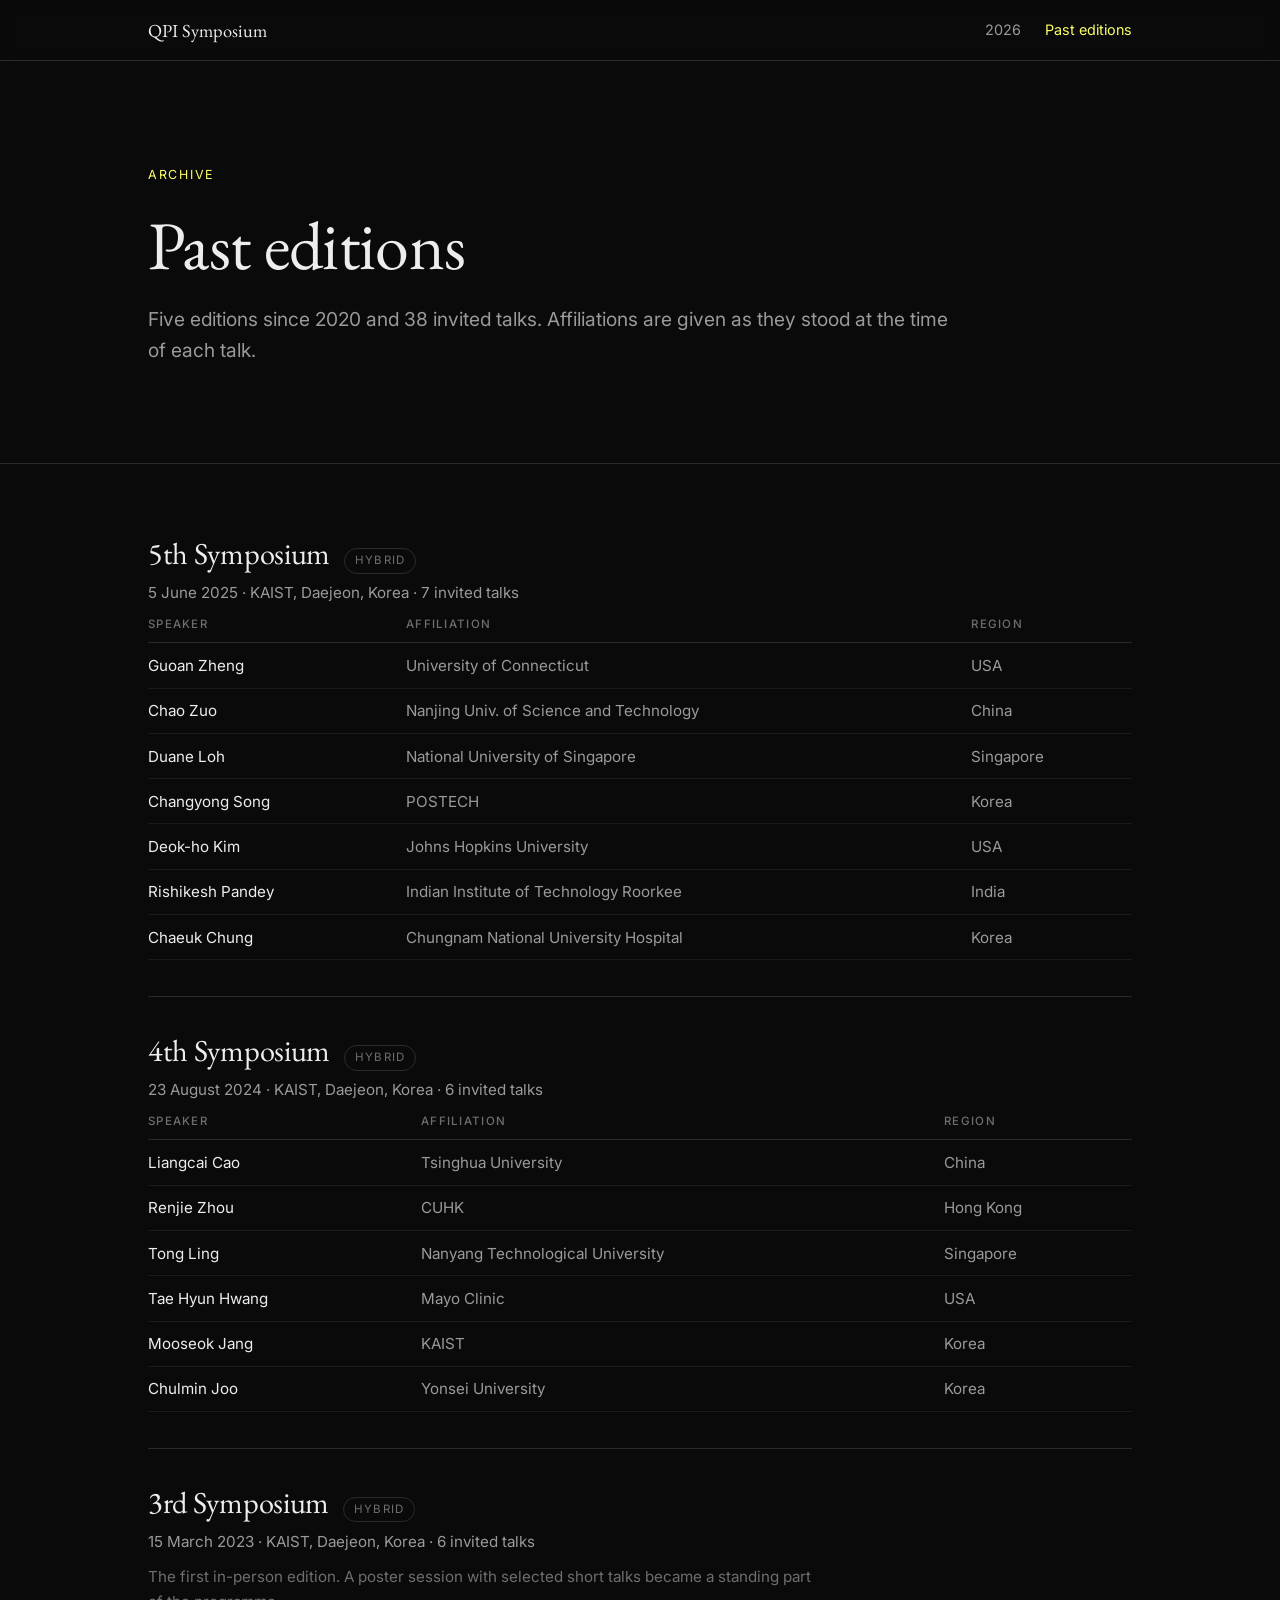
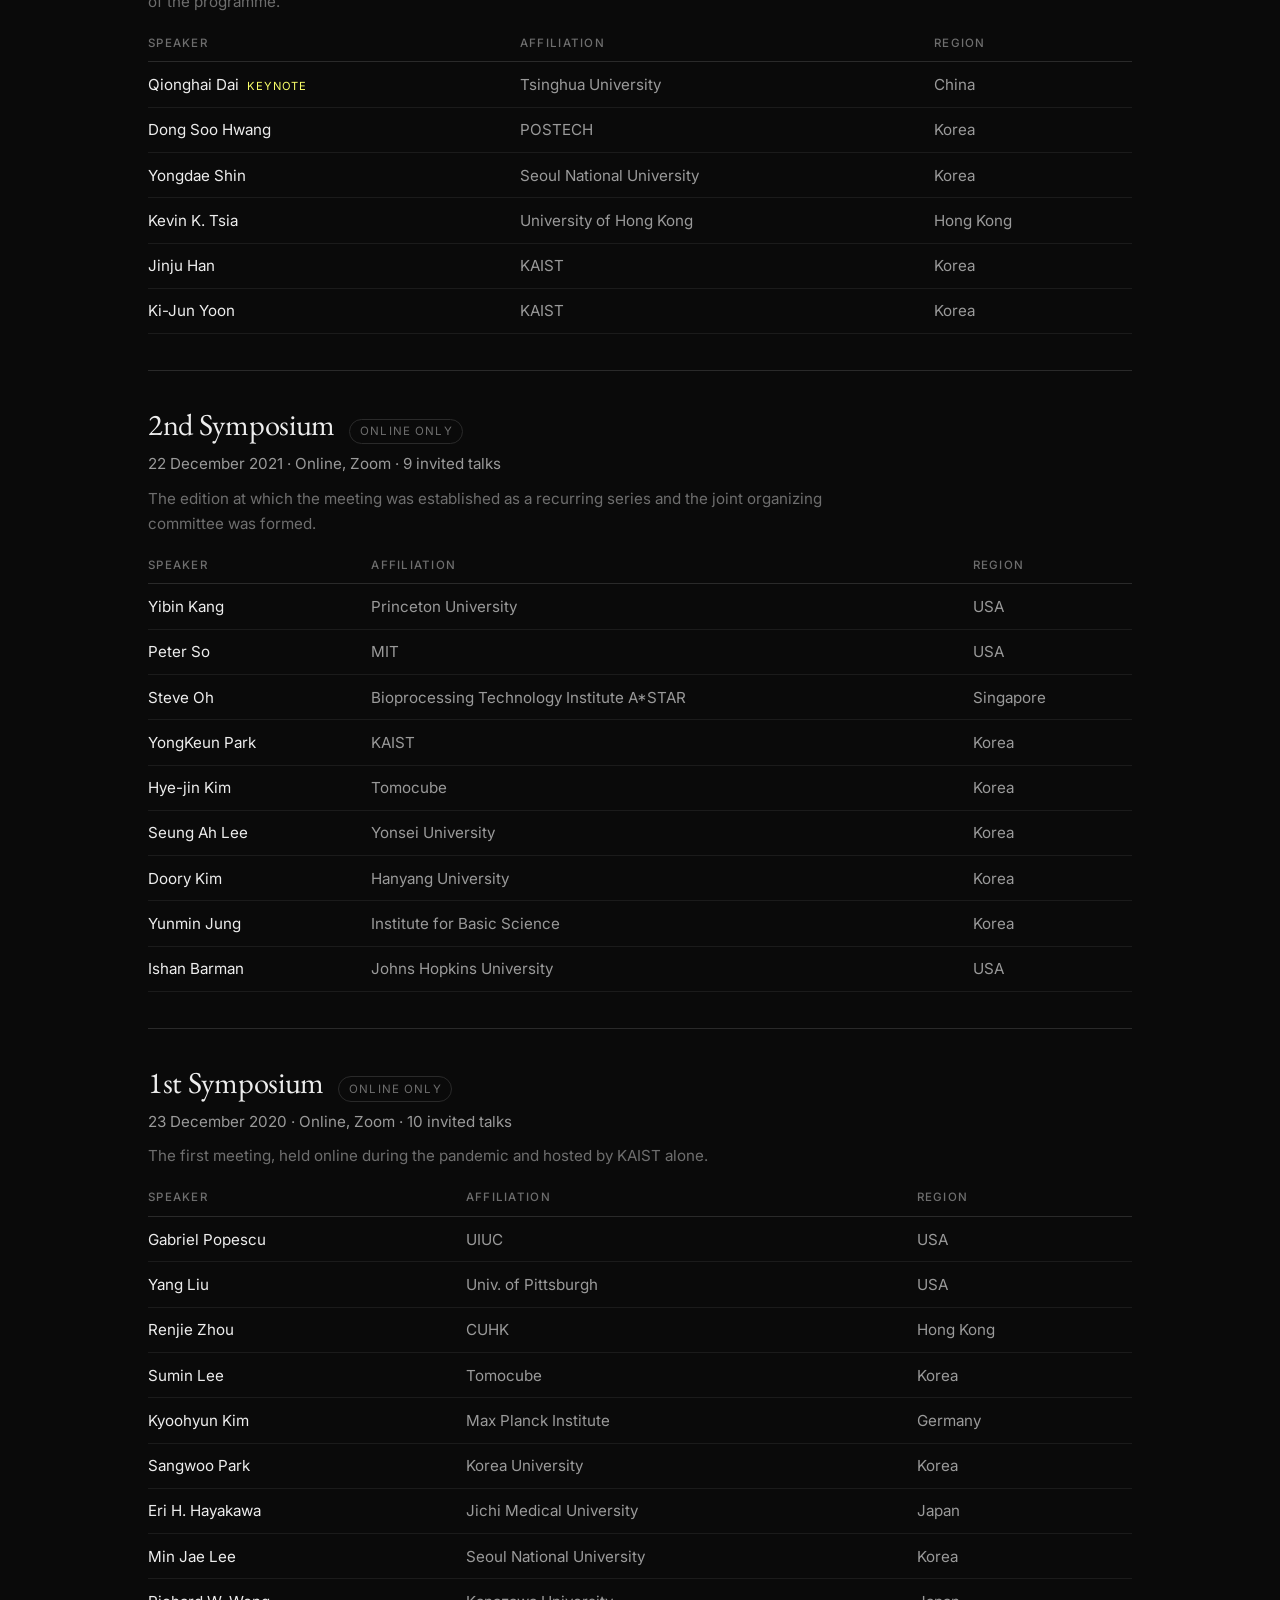
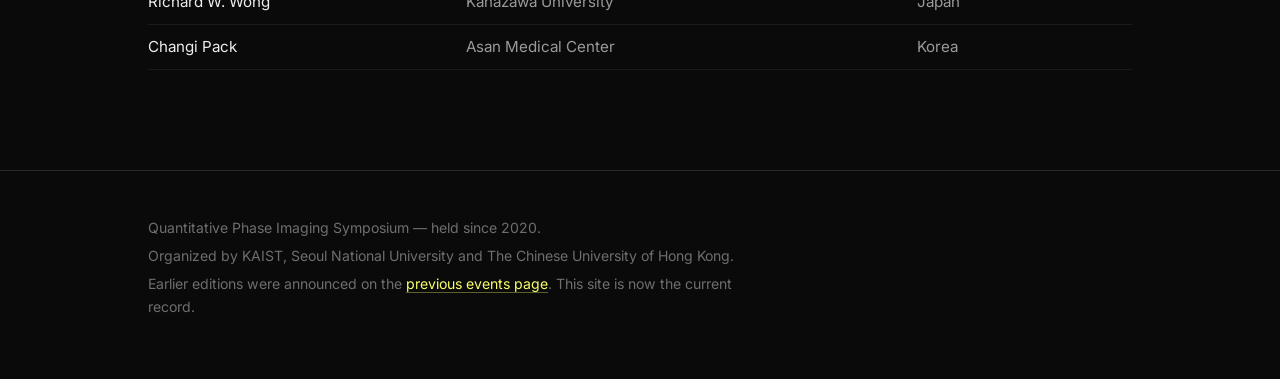
==== past/index.html @ 4b02c0e4 "QPI Symposium site: 2026 landing page and archive of editions 1-5 Static HTML generated from a singl" ====
<!doctype html>
<html lang="en">
<head>
  <meta charset="utf-8">
  <meta name="viewport" content="width=device-width, initial-scale=1">
  <title>Past editions — QPI Symposium</title>
  <meta name="description" content="Programmes and invited speakers from every previous Quantitative Phase Imaging Symposium, from the first online workshop in 2020.">
  <meta property="og:title" content="Past editions — QPI Symposium">
  <meta property="og:description" content="Programmes and invited speakers from every previous Quantitative Phase Imaging Symposium, from the first online workshop in 2020.">
  <meta property="og:type" content="website">
  <link rel="canonical" href="https://bmolkaist.github.io/qpi-symposium/past/">
  <link rel="preconnect" href="https://fonts.googleapis.com">
  <link rel="preconnect" href="https://fonts.gstatic.com" crossorigin>
  <link href="https://fonts.googleapis.com/css2?family=EB+Garamond:wght@400;500&family=Inter:wght@400;500;600&display=swap" rel="stylesheet">
  <link rel="stylesheet" href="../assets/css/style.css">
</head>
<body>

<header class="topbar">
  <div class="wrap">
    <a class="brand" href="../">QPI Symposium</a>
    <nav class="navlinks">
      <a href="../">2026</a>
      <a href="../past/" aria-current="page">Past editions</a>
    </nav>
  </div>
</header>

<div class="hero">
  <div class="wrap">
    <p class="eyebrow">Archive</p>
    <h1>Past editions</h1>
    <p class="lede">Five editions since 2020 and 38 invited talks. Affiliations are given as they stood at the time of each talk.</p>
  </div>
</div>

<section>
  <div class="wrap">
  <article class="edition">
      <div class="edition-head">
        <h2>5th Symposium</h2>
        <span class="badge">Hybrid</span>
      </div>
      <p class="edition-meta">5 June 2025 &middot; KAIST, Daejeon, Korea &middot; 7 invited talks</p>
      <div class="tablewrap">
        <table class="speakers">
          <thead><tr><th>Speaker</th><th>Affiliation</th><th>Region</th></tr></thead>
          <tbody>
          <tr><td>Guoan Zheng</td><td>University of Connecticut</td><td>USA</td></tr>
          <tr><td>Chao Zuo</td><td>Nanjing Univ. of Science and Technology</td><td>China</td></tr>
          <tr><td>Duane Loh</td><td>National University of Singapore</td><td>Singapore</td></tr>
          <tr><td>Changyong Song</td><td>POSTECH</td><td>Korea</td></tr>
          <tr><td>Deok-ho Kim</td><td>Johns Hopkins University</td><td>USA</td></tr>
          <tr><td>Rishikesh Pandey</td><td>Indian Institute of Technology Roorkee</td><td>India</td></tr>
          <tr><td>Chaeuk Chung</td><td>Chungnam National University Hospital</td><td>Korea</td></tr>
          </tbody>
        </table>
      </div>
  </article>
  <article class="edition">
      <div class="edition-head">
        <h2>4th Symposium</h2>
        <span class="badge">Hybrid</span>
      </div>
      <p class="edition-meta">23 August 2024 &middot; KAIST, Daejeon, Korea &middot; 6 invited talks</p>
      <div class="tablewrap">
        <table class="speakers">
          <thead><tr><th>Speaker</th><th>Affiliation</th><th>Region</th></tr></thead>
          <tbody>
          <tr><td>Liangcai Cao</td><td>Tsinghua University</td><td>China</td></tr>
          <tr><td>Renjie Zhou</td><td>CUHK</td><td>Hong Kong</td></tr>
          <tr><td>Tong Ling</td><td>Nanyang Technological University</td><td>Singapore</td></tr>
          <tr><td>Tae Hyun Hwang</td><td>Mayo Clinic</td><td>USA</td></tr>
          <tr><td>Mooseok Jang</td><td>KAIST</td><td>Korea</td></tr>
          <tr><td>Chulmin Joo</td><td>Yonsei University</td><td>Korea</td></tr>
          </tbody>
        </table>
      </div>
  </article>
  <article class="edition">
      <div class="edition-head">
        <h2>3rd Symposium</h2>
        <span class="badge">Hybrid</span>
      </div>
      <p class="edition-meta">15 March 2023 &middot; KAIST, Daejeon, Korea &middot; 6 invited talks</p>
      <p class="edition-note">The first in-person edition. A poster session with selected short talks became a standing part of the programme.</p>
      <div class="tablewrap">
        <table class="speakers">
          <thead><tr><th>Speaker</th><th>Affiliation</th><th>Region</th></tr></thead>
          <tbody>
          <tr><td>Qionghai Dai<span class="kn">Keynote</span></td><td>Tsinghua University</td><td>China</td></tr>
          <tr><td>Dong Soo Hwang</td><td>POSTECH</td><td>Korea</td></tr>
          <tr><td>Yongdae Shin</td><td>Seoul National University</td><td>Korea</td></tr>
          <tr><td>Kevin K. Tsia</td><td>University of Hong Kong</td><td>Hong Kong</td></tr>
          <tr><td>Jinju Han</td><td>KAIST</td><td>Korea</td></tr>
          <tr><td>Ki-Jun Yoon</td><td>KAIST</td><td>Korea</td></tr>
          </tbody>
        </table>
      </div>
  </article>
  <article class="edition">
      <div class="edition-head">
        <h2>2nd Symposium</h2>
        <span class="badge">Online only</span>
      </div>
      <p class="edition-meta">22 December 2021 &middot; Online, Zoom &middot; 9 invited talks</p>
      <p class="edition-note">The edition at which the meeting was established as a recurring series and the joint organizing committee was formed.</p>
      <div class="tablewrap">
        <table class="speakers">
          <thead><tr><th>Speaker</th><th>Affiliation</th><th>Region</th></tr></thead>
          <tbody>
          <tr><td>Yibin Kang</td><td>Princeton University</td><td>USA</td></tr>
          <tr><td>Peter So</td><td>MIT</td><td>USA</td></tr>
          <tr><td>Steve Oh</td><td>Bioprocessing Technology Institute A*STAR</td><td>Singapore</td></tr>
          <tr><td>YongKeun Park</td><td>KAIST</td><td>Korea</td></tr>
          <tr><td>Hye-jin Kim</td><td>Tomocube</td><td>Korea</td></tr>
          <tr><td>Seung Ah Lee</td><td>Yonsei University</td><td>Korea</td></tr>
          <tr><td>Doory Kim</td><td>Hanyang University</td><td>Korea</td></tr>
          <tr><td>Yunmin Jung</td><td>Institute for Basic Science</td><td>Korea</td></tr>
          <tr><td>Ishan Barman</td><td>Johns Hopkins University</td><td>USA</td></tr>
          </tbody>
        </table>
      </div>
  </article>
  <article class="edition">
      <div class="edition-head">
        <h2>1st Symposium</h2>
        <span class="badge">Online only</span>
      </div>
      <p class="edition-meta">23 December 2020 &middot; Online, Zoom &middot; 10 invited talks</p>
      <p class="edition-note">The first meeting, held online during the pandemic and hosted by KAIST alone.</p>
      <div class="tablewrap">
        <table class="speakers">
          <thead><tr><th>Speaker</th><th>Affiliation</th><th>Region</th></tr></thead>
          <tbody>
          <tr><td>Gabriel Popescu</td><td>UIUC</td><td>USA</td></tr>
          <tr><td>Yang Liu</td><td>Univ. of Pittsburgh</td><td>USA</td></tr>
          <tr><td>Renjie Zhou</td><td>CUHK</td><td>Hong Kong</td></tr>
          <tr><td>Sumin Lee</td><td>Tomocube</td><td>Korea</td></tr>
          <tr><td>Kyoohyun Kim</td><td>Max Planck Institute</td><td>Germany</td></tr>
          <tr><td>Sangwoo Park</td><td>Korea University</td><td>Korea</td></tr>
          <tr><td>Eri H. Hayakawa</td><td>Jichi Medical University</td><td>Japan</td></tr>
          <tr><td>Min Jae Lee</td><td>Seoul National University</td><td>Korea</td></tr>
          <tr><td>Richard W. Wong</td><td>Kanazawa University</td><td>Japan</td></tr>
          <tr><td>Changi Pack</td><td>Asan Medical Center</td><td>Korea</td></tr>
          </tbody>
        </table>
      </div>
  </article>
  </div>
</section>

<footer>
  <div class="wrap">
    <p>Quantitative Phase Imaging Symposium — held since 2020.</p>
    <p>Organized by KAIST, Seoul National University and The Chinese University of Hong Kong.</p>
    <p>Earlier editions were announced on the <a href="https://bmokaist.wordpress.com/webinar/">previous events page</a>. This site is now the current record.</p>
  </div>
</footer>
</body>
</html>
---- assets/css/style.css ----
/* QPI Symposium — shared styles
   Visual language follows the BMOL lab site: dark canvas, electric-yellow
   accent, EB Garamond display over Inter body. Deliberately standalone —
   this site does not depend on the lab site's theme or build. */

:root {
  --bg: #0a0a0a;
  --bg-raised: #141414;
  --bg-hover: #1c1c1c;
  --rule: #2a2a2a;
  --text: #ededed;
  --text-dim: #9a9a9a;
  --text-faint: #6e6e6e;
  --accent: #faff69;
  --accent-ink: #0a0a0a;
  --serif: "EB Garamond", "Hoefler Text", Georgia, serif;
  --sans: "Inter", -apple-system, BlinkMacSystemFont, "Segoe UI", sans-serif;
  --measure: 68ch;
  --pad: clamp(1.25rem, 4vw, 3rem);
}

*,
*::before,
*::after {
  box-sizing: border-box;
}

html {
  -webkit-text-size-adjust: 100%;
}

body {
  margin: 0;
  background: var(--bg);
  color: var(--text);
  font-family: var(--sans);
  font-size: 17px;
  line-height: 1.65;
  -webkit-font-smoothing: antialiased;
}

a {
  color: var(--accent);
  text-decoration: none;
  border-bottom: 1px solid rgba(250, 255, 105, 0.35);
}

a:hover {
  border-bottom-color: var(--accent);
}

h1,
h2,
h3 {
  font-family: var(--serif);
  font-weight: 400;
  line-height: 1.15;
  letter-spacing: -0.01em;
  margin: 0;
}

.wrap {
  max-width: 1080px;
  margin: 0 auto;
  padding: 0 var(--pad);
}

/* ---------- top bar ---------- */

.topbar {
  border-bottom: 1px solid var(--rule);
  position: sticky;
  top: 0;
  background: rgba(10, 10, 10, 0.9);
  backdrop-filter: blur(8px);
  z-index: 10;
}

.topbar .wrap {
  display: flex;
  align-items: center;
  justify-content: space-between;
  gap: 1rem;
  min-height: 60px;
  flex-wrap: wrap;
}

.brand {
  font-family: var(--serif);
  font-size: 1.15rem;
  color: var(--text);
  border: 0;
  white-space: nowrap;
}

.navlinks {
  display: flex;
  gap: 1.5rem;
  font-size: 0.9rem;
}

.navlinks a {
  color: var(--text-dim);
  border: 0;
}

.navlinks a:hover,
.navlinks a[aria-current="page"] {
  color: var(--accent);
}

/* ---------- hero ---------- */

.hero {
  padding: clamp(3rem, 9vw, 6.5rem) 0 clamp(2.5rem, 6vw, 4rem);
  border-bottom: 1px solid var(--rule);
}

.eyebrow {
  font-size: 0.78rem;
  letter-spacing: 0.14em;
  text-transform: uppercase;
  color: var(--accent);
  margin: 0 0 1.25rem;
}

.hero h1 {
  font-size: clamp(2.4rem, 6.5vw, 4.25rem);
  margin-bottom: 1.25rem;
}

.hero .lede {
  font-size: clamp(1.05rem, 2vw, 1.2rem);
  color: var(--text-dim);
  max-width: var(--measure);
  margin: 0 0 2rem;
}

.facts {
  display: grid;
  grid-template-columns: repeat(auto-fit, minmax(180px, 1fr));
  gap: 1.5rem 2rem;
  margin: 0 0 2.25rem;
  padding: 0;
  list-style: none;
}

.facts dt,
.facts .k {
  font-size: 0.74rem;
  letter-spacing: 0.12em;
  text-transform: uppercase;
  color: var(--text-faint);
  margin-bottom: 0.3rem;
}

.facts .v {
  font-size: 1.02rem;
  color: var(--text);
}

.btn {
  display: inline-block;
  background: var(--accent);
  color: var(--accent-ink);
  font-weight: 600;
  font-size: 0.95rem;
  padding: 0.7rem 1.5rem;
  border: 0;
  border-radius: 2px;
}

.btn:hover {
  filter: brightness(1.08);
  border: 0;
}

.btn.ghost {
  background: transparent;
  color: var(--text);
  box-shadow: inset 0 0 0 1px var(--rule);
}

.btn.ghost:hover {
  box-shadow: inset 0 0 0 1px var(--accent);
  color: var(--accent);
}

.btnrow {
  display: flex;
  gap: 0.75rem;
  flex-wrap: wrap;
}

/* ---------- sections ---------- */

section {
  padding: clamp(2.5rem, 6vw, 4rem) 0;
  border-bottom: 1px solid var(--rule);
}

section:last-of-type {
  border-bottom: 0;
}

section h2 {
  font-size: clamp(1.6rem, 3.4vw, 2.2rem);
  margin-bottom: 1.5rem;
}

section p {
  max-width: var(--measure);
  color: var(--text-dim);
}

section p strong {
  color: var(--text);
  font-weight: 600;
}

/* ---------- schedule ---------- */

.schedule {
  list-style: none;
  margin: 1.5rem 0 0;
  padding: 0;
}

.schedule li {
  display: grid;
  grid-template-columns: minmax(160px, 220px) 1fr;
  gap: 1rem 1.75rem;
  padding: 1rem 0;
  border-top: 1px solid var(--rule);
}

.schedule .day {
  color: var(--accent);
  font-size: 0.95rem;
}

.schedule .what {
  color: var(--text-dim);
}

/* ---------- people ---------- */

.people {
  display: grid;
  grid-template-columns: repeat(auto-fit, minmax(240px, 1fr));
  gap: 1px;
  background: var(--rule);
  border: 1px solid var(--rule);
  margin-top: 1.5rem;
}

.person {
  background: var(--bg-raised);
  padding: 1.4rem;
}

.person .n {
  font-family: var(--serif);
  font-size: 1.2rem;
}

.person .a {
  color: var(--text-dim);
  font-size: 0.92rem;
  margin-top: 0.35rem;
}

.person .r {
  color: var(--text-faint);
  font-size: 0.78rem;
  letter-spacing: 0.1em;
  text-transform: uppercase;
  margin-top: 0.6rem;
}

/* ---------- notice ---------- */

.notice {
  background: var(--bg-raised);
  border-left: 2px solid var(--accent);
  padding: 1.1rem 1.4rem;
  margin: 1.5rem 0 0;
  max-width: var(--measure);
  color: var(--text-dim);
}

/* ---------- archive ---------- */

.edition {
  border-top: 1px solid var(--rule);
  padding: 2.25rem 0;
}

.edition:first-of-type {
  border-top: 0;
  padding-top: 0.5rem;
}

.edition-head {
  display: flex;
  align-items: baseline;
  gap: 0.9rem;
  flex-wrap: wrap;
  margin-bottom: 0.4rem;
}

.edition-head h2 {
  font-size: clamp(1.4rem, 3vw, 1.9rem);
  margin: 0;
}

.badge {
  font-size: 0.72rem;
  letter-spacing: 0.1em;
  text-transform: uppercase;
  color: var(--text-faint);
  border: 1px solid var(--rule);
  border-radius: 999px;
  padding: 0.15rem 0.6rem;
}

.edition-meta {
  color: var(--text-dim);
  font-size: 0.95rem;
  margin: 0 0 0.6rem;
}

.edition-note {
  color: var(--text-faint);
  font-size: 0.95rem;
  max-width: var(--measure);
  margin: 0 0 1.25rem;
}

table.speakers {
  width: 100%;
  border-collapse: collapse;
  font-size: 0.95rem;
}

table.speakers th {
  text-align: left;
  font-family: var(--sans);
  font-weight: 500;
  font-size: 0.72rem;
  letter-spacing: 0.11em;
  text-transform: uppercase;
  color: var(--text-faint);
  padding: 0 0.9rem 0.55rem 0;
  border-bottom: 1px solid var(--rule);
}

table.speakers td {
  padding: 0.6rem 0.9rem 0.6rem 0;
  border-bottom: 1px solid rgba(42, 42, 42, 0.55);
  vertical-align: top;
}

table.speakers td:first-child {
  color: var(--text);
  white-space: nowrap;
}

table.speakers td:nth-child(2),
table.speakers td:nth-child(3) {
  color: var(--text-dim);
}

.kn {
  color: var(--accent);
  font-size: 0.7rem;
  letter-spacing: 0.08em;
  text-transform: uppercase;
  margin-left: 0.5rem;
}

.tablewrap {
  overflow-x: auto;
}

/* ---------- footer ---------- */

footer {
  border-top: 1px solid var(--rule);
  padding: 2.5rem 0 3.5rem;
  color: var(--text-faint);
  font-size: 0.88rem;
}

footer p {
  margin: 0.3rem 0;
  max-width: var(--measure);
}

@media (max-width: 620px) {
  .schedule li {
    grid-template-columns: 1fr;
    gap: 0.3rem;
  }
}
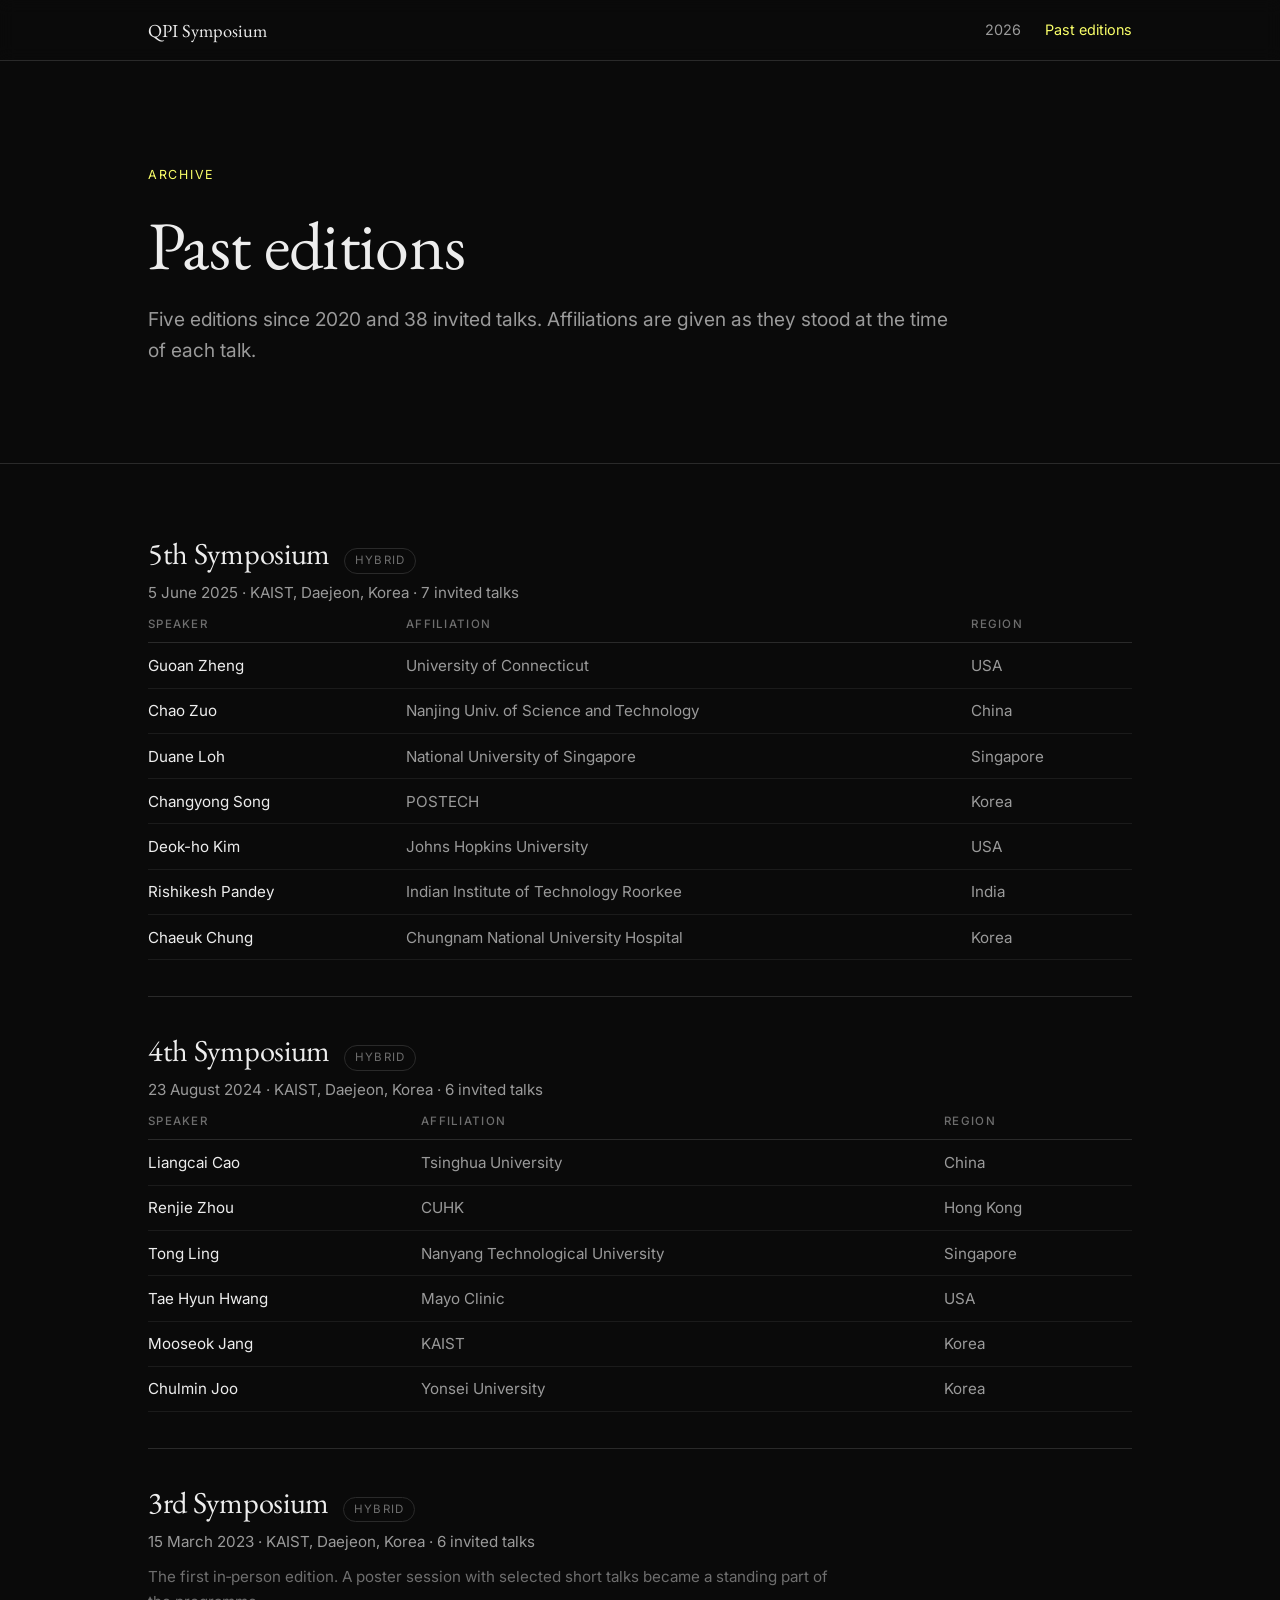
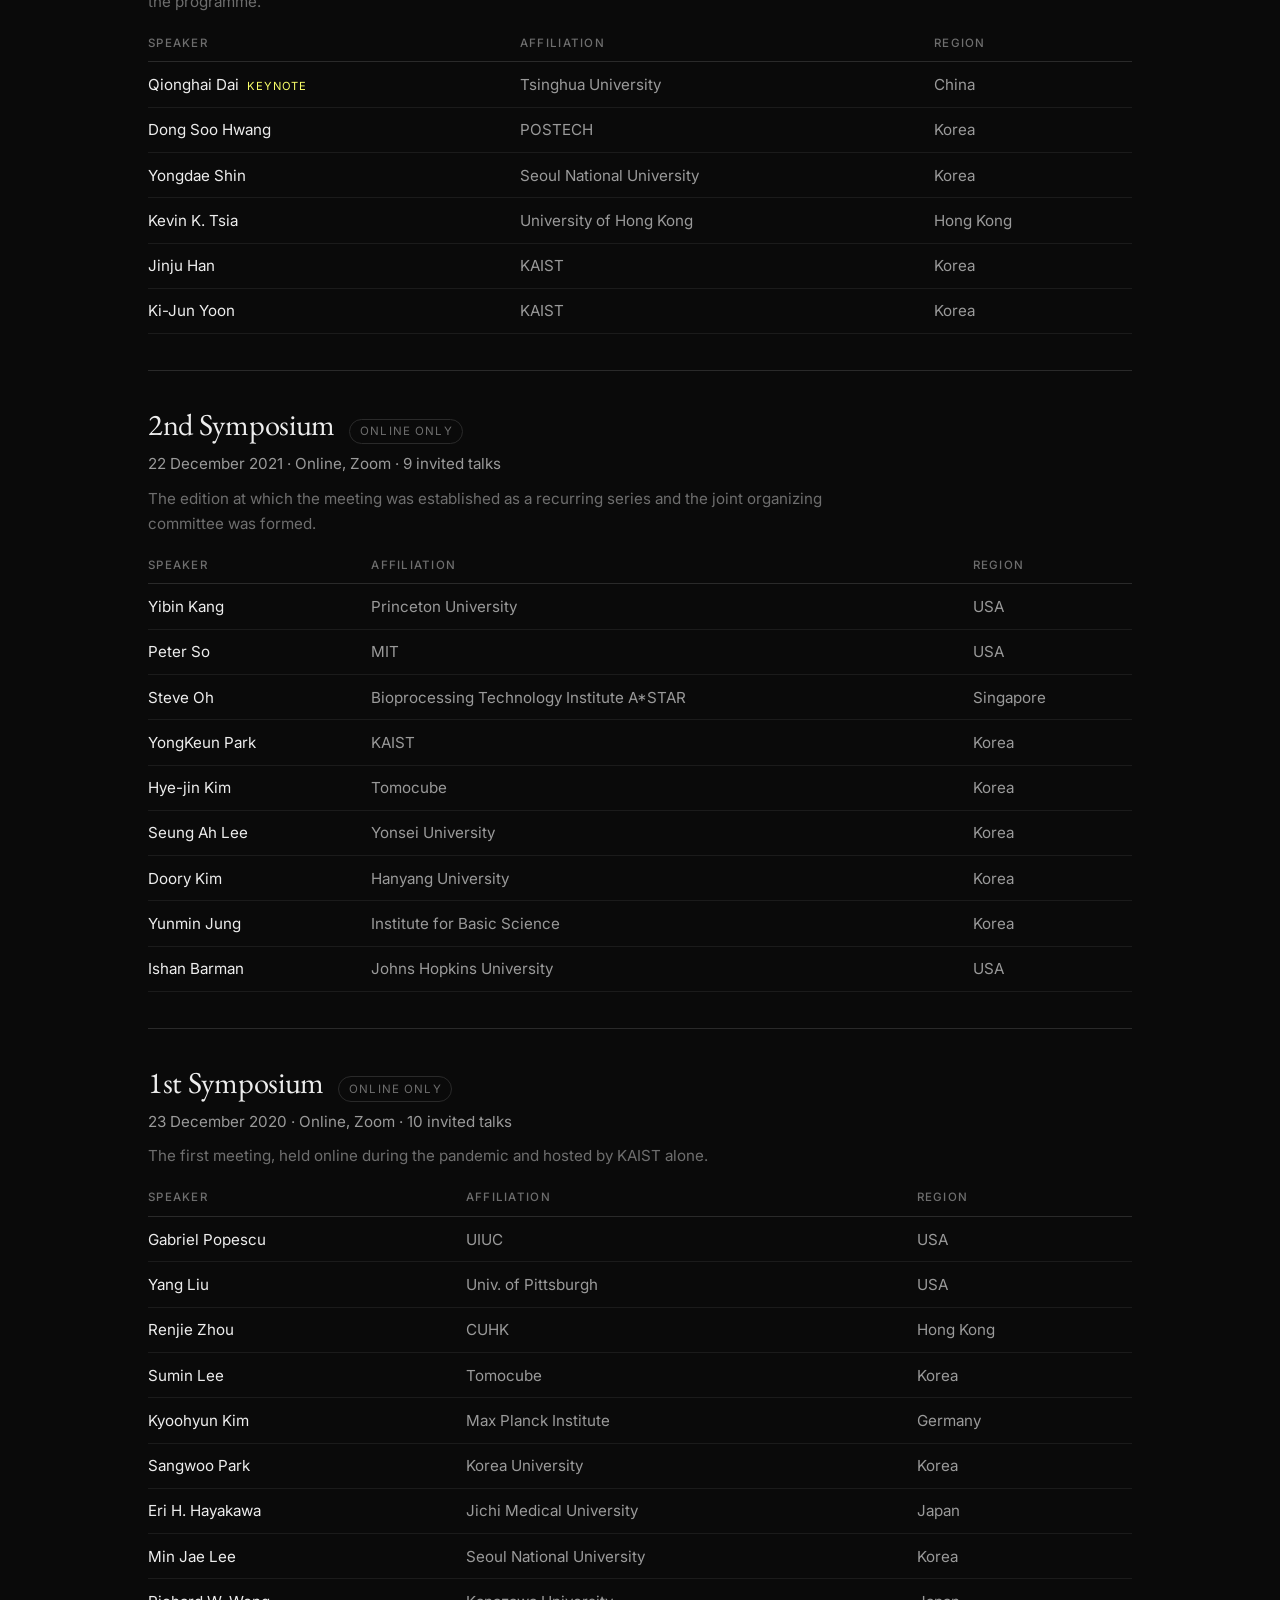
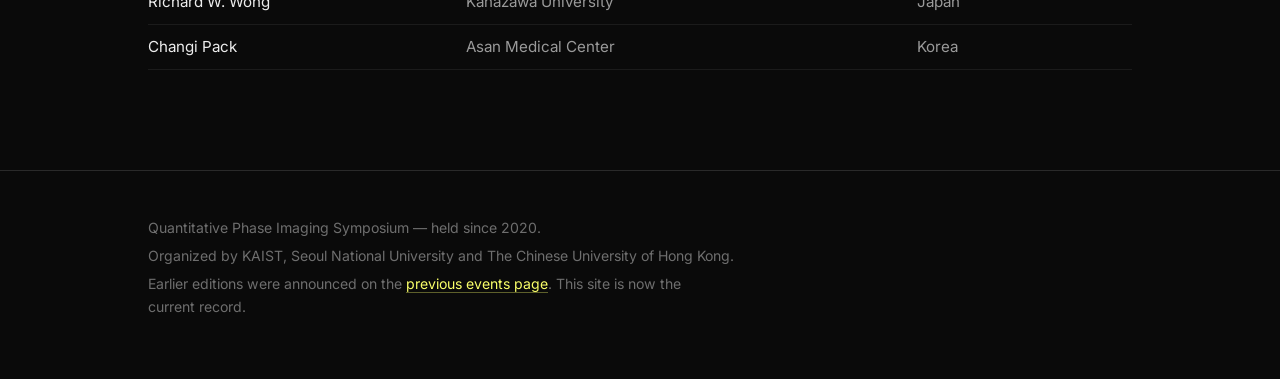
==== commit 1cfaa051: "Stop hyphenated compounds breaking across lines The lede was ending a line on 'three-' with 'dimensi" ====
--- a/past/index.html
+++ b/past/index.html
@@ -83,7 +83,7 @@
         <span class="badge">Hybrid</span>
       </div>
       <p class="edition-meta">15 March 2023 &middot; KAIST, Daejeon, Korea &middot; 6 invited talks</p>
-      <p class="edition-note">The first in-person edition. A poster session with selected short talks became a standing part of the programme.</p>
+      <p class="edition-note">The first in&#8209;person edition. A poster session with selected short talks became a standing part of the programme.</p>
       <div class="tablewrap">
         <table class="speakers">
           <thead><tr><th>Speaker</th><th>Affiliation</th><th>Region</th></tr></thead>
--- a/assets/css/style.css
+++ b/assets/css/style.css
@@ -57,6 +57,14 @@
   line-height: 1.15;
   letter-spacing: -0.01em;
   margin: 0;
+  /* Let the browser choose the break points and even out the lines. Never
+     hard-code them with &nbsp; or <br> — the right break depends on the
+     viewport, which we do not know. */
+  text-wrap: balance;
+}
+
+p {
+  text-wrap: pretty;
 }
 
 .wrap {
@@ -259,6 +267,27 @@
   padding: 1.4rem;
 }
 
+.face {
+  width: 84px;
+  height: 84px;
+  border-radius: 50%;
+  object-fit: cover;
+  display: block;
+  margin-bottom: 1rem;
+  filter: grayscale(0.15);
+}
+
+.face.placeholder {
+  display: flex;
+  align-items: center;
+  justify-content: center;
+  background: var(--bg-hover);
+  color: var(--text-faint);
+  font-family: var(--serif);
+  font-size: 1.5rem;
+  letter-spacing: 0.05em;
+}
+
 .person .n {
   font-family: var(--serif);
   font-size: 1.2rem;
@@ -403,3 +432,81 @@
     gap: 0.3rem;
   }
 }
+
+/* ---------- imagery ----------
+   Photographs sit on a black canvas, so each one is wrapped in a figure that
+   fades its edges into the background rather than ending on a hard line.
+   Credits are required for the CC BY-SA images and are part of the markup. */
+
+.shot {
+  margin: 2rem 0 0;
+  position: relative;
+}
+
+.shot img {
+  display: block;
+  width: 100%;
+  height: auto;
+  border-radius: 2px;
+}
+
+.shot::after {
+  content: "";
+  position: absolute;
+  inset: 0;
+  pointer-events: none;
+  border-radius: 2px;
+  box-shadow: inset 0 0 60px 12px rgba(10, 10, 10, 0.55);
+}
+
+.shot figcaption {
+  margin-top: 0.6rem;
+  font-size: 0.76rem;
+  color: var(--text-faint);
+  letter-spacing: 0.02em;
+}
+
+.shot figcaption a {
+  color: var(--text-faint);
+  border-bottom-color: rgba(154, 154, 154, 0.3);
+}
+
+.shot figcaption a:hover {
+  color: var(--text-dim);
+}
+
+/* Full-bleed band under the hero */
+.band {
+  position: relative;
+  line-height: 0;
+  border-bottom: 1px solid var(--rule);
+}
+
+.band img {
+  width: 100%;
+  height: clamp(180px, 26vw, 340px);
+  object-fit: cover;
+  display: block;
+}
+
+.band::after {
+  content: "";
+  position: absolute;
+  inset: 0;
+  pointer-events: none;
+  background: linear-gradient(
+    to bottom,
+    rgba(10, 10, 10, 0.75) 0%,
+    rgba(10, 10, 10, 0.15) 45%,
+    rgba(10, 10, 10, 0.6) 100%
+  );
+}
+
+.band .credit {
+  position: absolute;
+  right: var(--pad);
+  bottom: 0.5rem;
+  font-size: 0.7rem;
+  line-height: 1.4;
+  color: rgba(237, 237, 237, 0.45);
+}
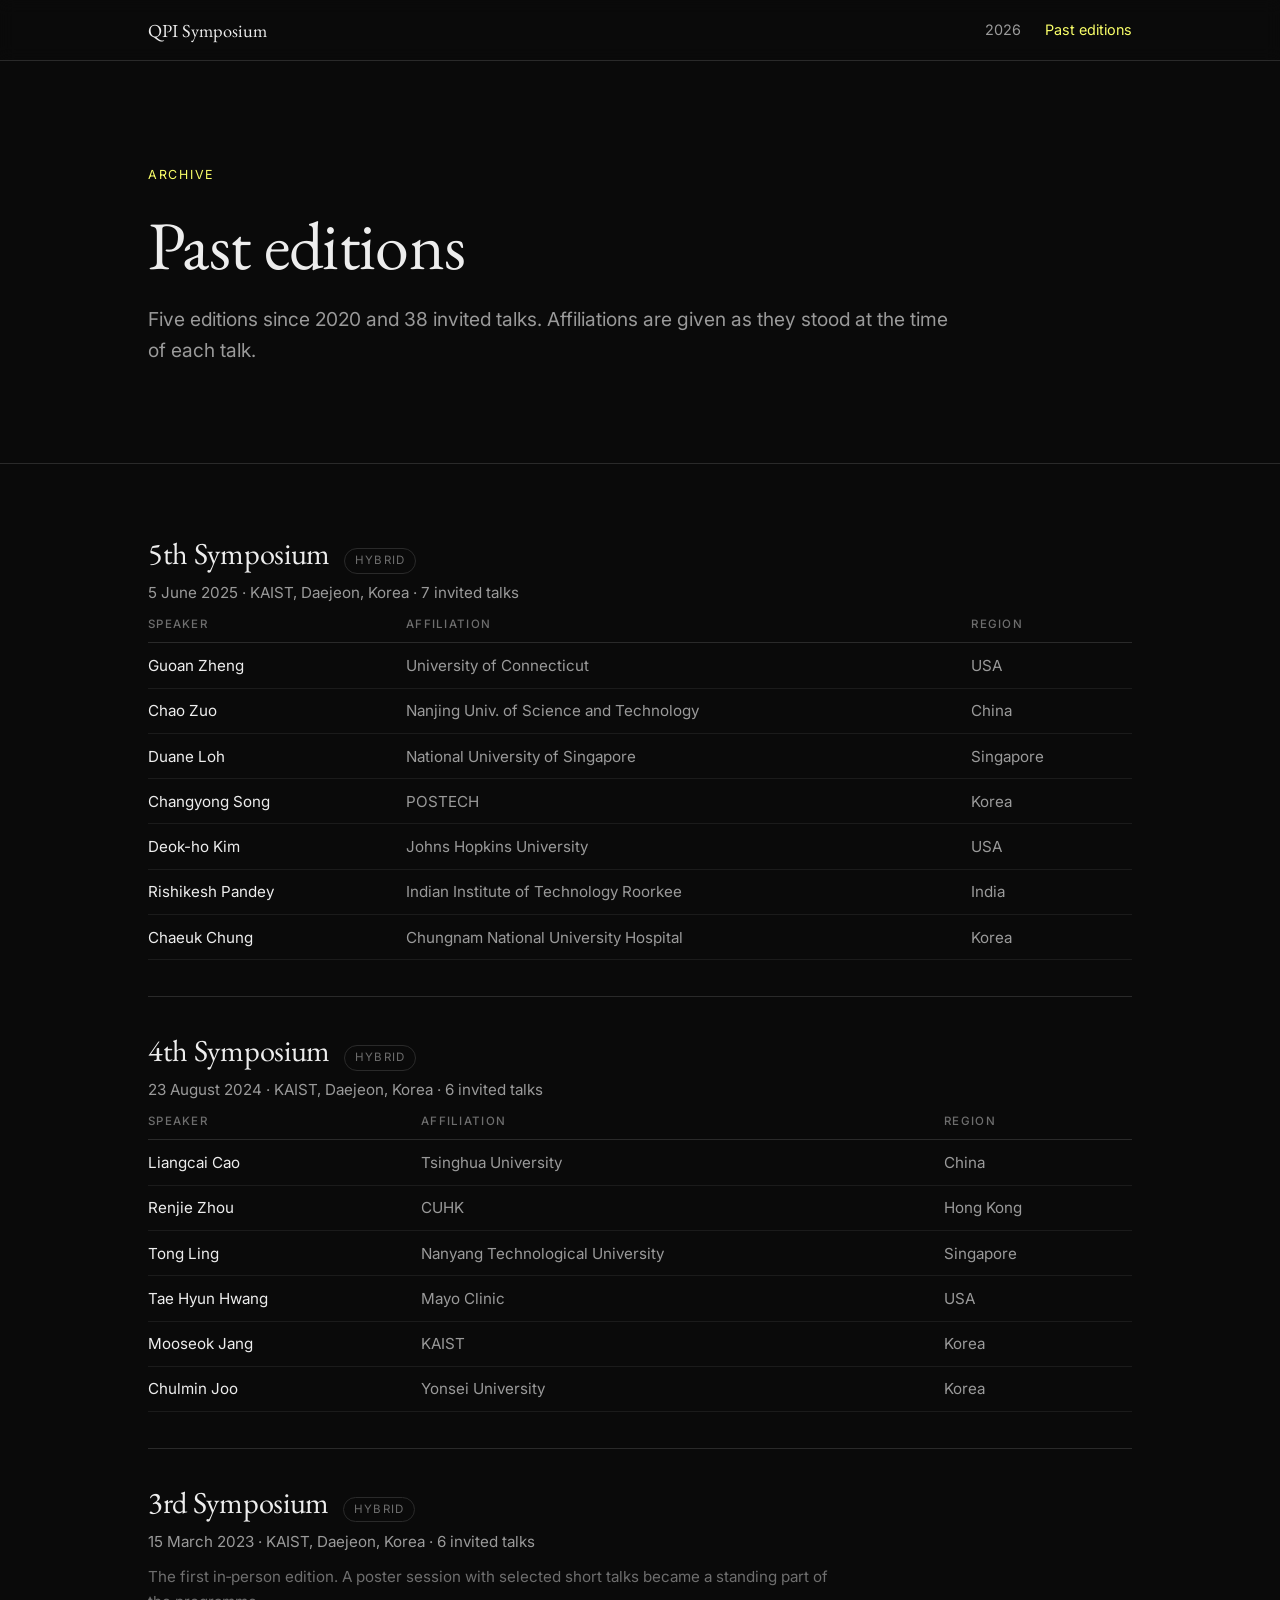
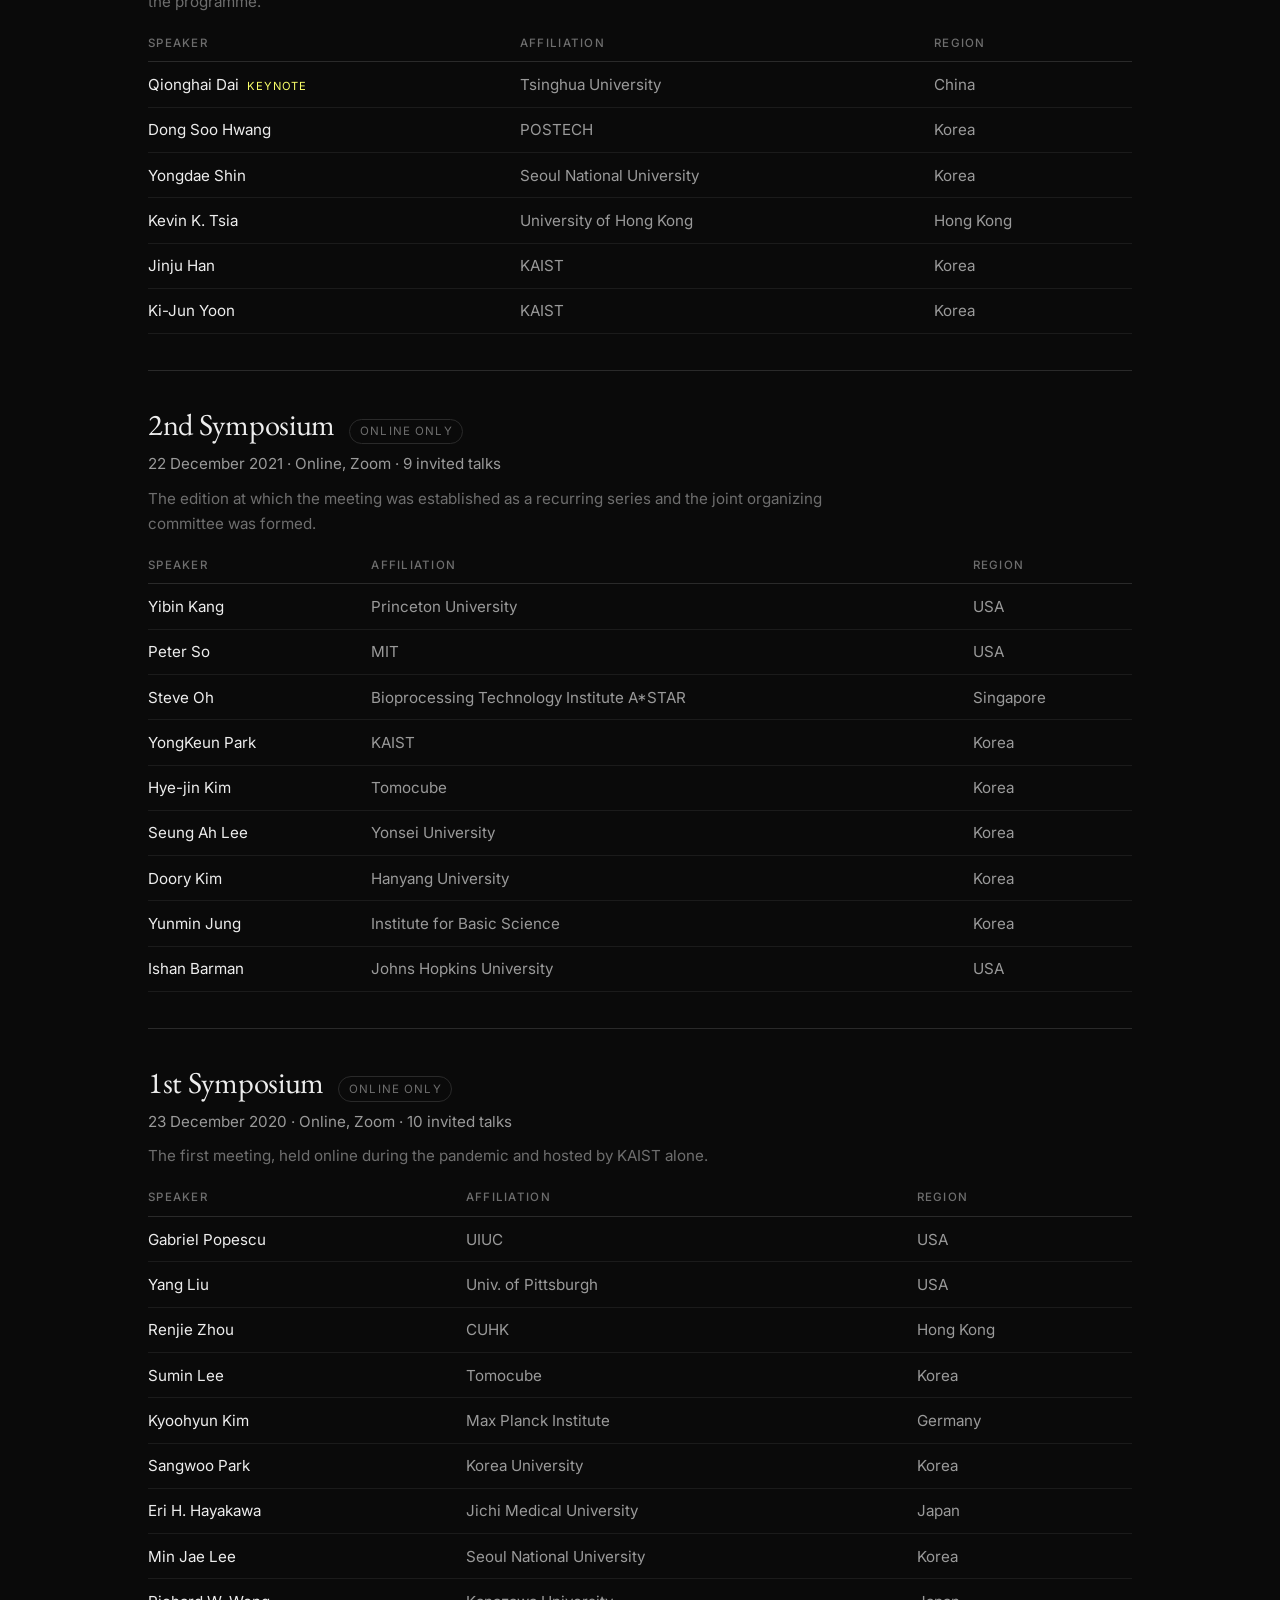
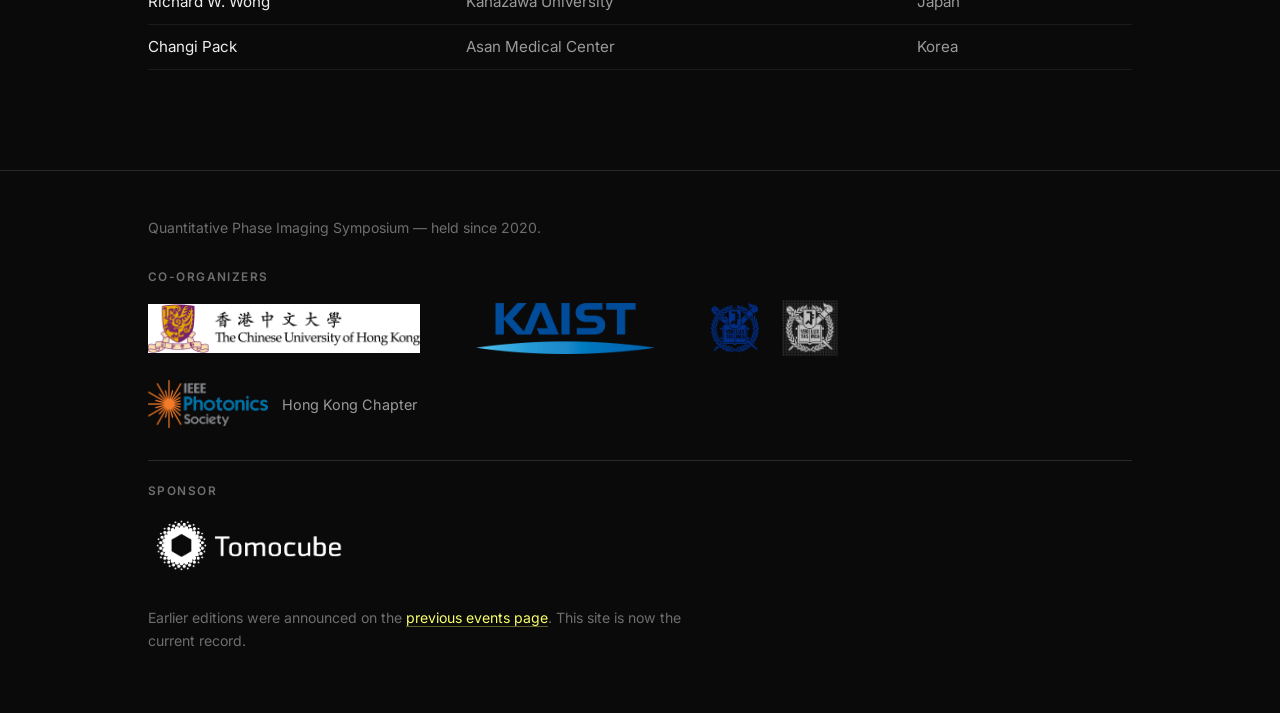
==== commit a7b5612a: "Add co-organizer and sponsor logos" ====
--- a/past/index.html
+++ b/past/index.html
@@ -153,7 +153,34 @@
 <footer>
   <div class="wrap">
     <p>Quantitative Phase Imaging Symposium — held since 2020.</p>
-    <p>Organized by KAIST, Seoul National University and The Chinese University of Hong Kong.</p>
+    <div class="footer-partners">
+      <h2>Co-organizers</h2>
+      <div class="partner-logos university-logos">
+        <a class="partner-logo" href="https://www.cuhk.edu.hk/english/" aria-label="The Chinese University of Hong Kong">
+          <img src="../assets/img/partners/cuhk.png" alt="The Chinese University of Hong Kong">
+        </a>
+        <a class="partner-logo" href="https://www.kaist.ac.kr/en/" aria-label="KAIST">
+          <img src="../assets/img/partners/kaist.png" alt="KAIST">
+        </a>
+        <a class="partner-logo" href="https://en.snu.ac.kr/" aria-label="Seoul National University">
+          <img src="../assets/img/partners/snu.png" alt="Seoul National University">
+        </a>
+      </div>
+      <div class="partner-logos chapter-logo">
+        <a class="partner-logo" href="https://ieee.org/" aria-label="IEEE Photonics Society">
+          <img src="../assets/img/partners/ieee-photonics-society.png" alt="IEEE Photonics Society">
+        </a>
+        <span class="partner-name">Hong Kong Chapter</span>
+      </div>
+    </div>
+    <div class="footer-partners sponsor-partners">
+      <h2>Sponsor</h2>
+      <div class="partner-logos sponsor-logo">
+        <a class="partner-logo" href="https://www.tomocube.com/" aria-label="Tomocube">
+          <img src="../assets/img/partners/tomocube.png" alt="Tomocube">
+        </a>
+      </div>
+    </div>
     <p>Earlier editions were announced on the <a href="https://bmokaist.wordpress.com/webinar/">previous events page</a>. This site is now the current record.</p>
   </div>
 </footer>
--- a/assets/css/style.css
+++ b/assets/css/style.css
@@ -57,9 +57,11 @@
   line-height: 1.15;
   letter-spacing: -0.01em;
   margin: 0;
-  /* Let the browser choose the break points and even out the lines. Never
-     hard-code them with &nbsp; or <br> — the right break depends on the
-     viewport, which we do not know. */
+  /* Let the browser choose the break points and even out the lines. Do not
+     hard-code them with &nbsp; or <br> — the right break usually depends on the
+     viewport, which we do not know. The one exception is the h1, where the
+     break is placed by hand so that "Quantitative Phase Imaging" stays whole;
+     that is a decision about the name, not about the layout. */
   text-wrap: balance;
 }
 
@@ -135,6 +137,10 @@
 .hero h1 {
   font-size: clamp(2.4rem, 6.5vw, 4.25rem);
   margin-bottom: 1.25rem;
+  /* The break is written into the markup, so balancing would fight it. On a
+     narrow screen the first line still wraps on its own — <br> adds a break,
+     it does not forbid others. */
+  text-wrap: initial;
 }
 
 .hero .lede {
@@ -426,6 +432,76 @@
   max-width: var(--measure);
 }
 
+.footer-partners {
+  margin: 2rem 0;
+}
+
+.footer-partners h2 {
+  color: var(--text-faint);
+  font-family: var(--sans);
+  font-size: 0.74rem;
+  font-weight: 600;
+  letter-spacing: 0.12em;
+  margin: 0 0 1rem;
+  text-transform: uppercase;
+}
+
+.partner-logos {
+  align-items: center;
+  display: flex;
+  flex-wrap: wrap;
+  gap: clamp(1.5rem, 5vw, 3.5rem);
+}
+
+.partner-logo {
+  align-items: center;
+  border: 0;
+  display: inline-flex;
+  justify-content: center;
+}
+
+.partner-logo img {
+  display: block;
+  height: auto;
+  max-height: 3.2rem;
+  max-width: min(15rem, 34vw);
+  object-fit: contain;
+  width: auto;
+}
+
+.university-logos .partner-logo:first-child img {
+  max-width: min(17rem, 38vw);
+}
+
+.university-logos .partner-logo:last-child img {
+  max-height: 3.5rem;
+}
+
+.chapter-logo {
+  gap: 0.85rem;
+  margin-top: 1.5rem;
+}
+
+.chapter-logo img {
+  max-height: 3rem;
+  max-width: min(13rem, 40vw);
+}
+
+.partner-name {
+  color: var(--text-dim);
+  font-size: 0.9rem;
+}
+
+.sponsor-partners {
+  border-top: 1px solid var(--rule);
+  padding-top: 1.5rem;
+}
+
+.sponsor-logo img {
+  max-height: 3.7rem;
+  max-width: min(14rem, 48vw);
+}
+
 @media (max-width: 620px) {
   .schedule li {
     grid-template-columns: 1fr;
@@ -487,6 +563,18 @@
   height: clamp(180px, 26vw, 340px);
   object-fit: cover;
   display: block;
+}
+
+/* The event poster is square and contains text; preserve its full dimensions. */
+.poster-band {
+  background: var(--bg);
+}
+
+.poster-band img {
+  width: min(100%, 760px);
+  height: auto;
+  object-fit: contain;
+  margin: 0 auto;
 }
 
 .band::after {
@@ -502,6 +590,10 @@
   );
 }
 
+.poster-band::after {
+  display: none;
+}
+
 .band .credit {
   position: absolute;
   right: var(--pad);
@@ -510,3 +602,16 @@
   line-height: 1.4;
   color: rgba(237, 237, 237, 0.45);
 }
+
+/* Invited speakers: open rows allow titles to grow without card constraints. */
+.speaker-list { list-style: none; padding: 0; margin: 2rem 0 0; }
+.speaker-row { display: flex; align-items: flex-start; gap: 1.5rem; padding: 1.25rem 0; }
+.speaker-row .face { flex: 0 0 72px; width: 72px; height: 72px; margin: 0; }
+.speaker-details { min-width: 0; }
+.speaker-details h3 { font-family: var(--serif); font-size: 1.3rem; font-weight: 400; margin: 0; }
+.speaker-details .speaker-affiliation { color: var(--text-dim); font-size: .92rem; margin: .3rem 0 0; }
+.speaker-details .speaker-title { margin: .7rem 0 0; font-size: 1.08rem; overflow-wrap: anywhere; }
+@media (max-width: 620px) {
+  .speaker-row { gap: 1rem; }
+  .speaker-row .face { flex-basis: 52px; width: 52px; height: 52px; }
+}
